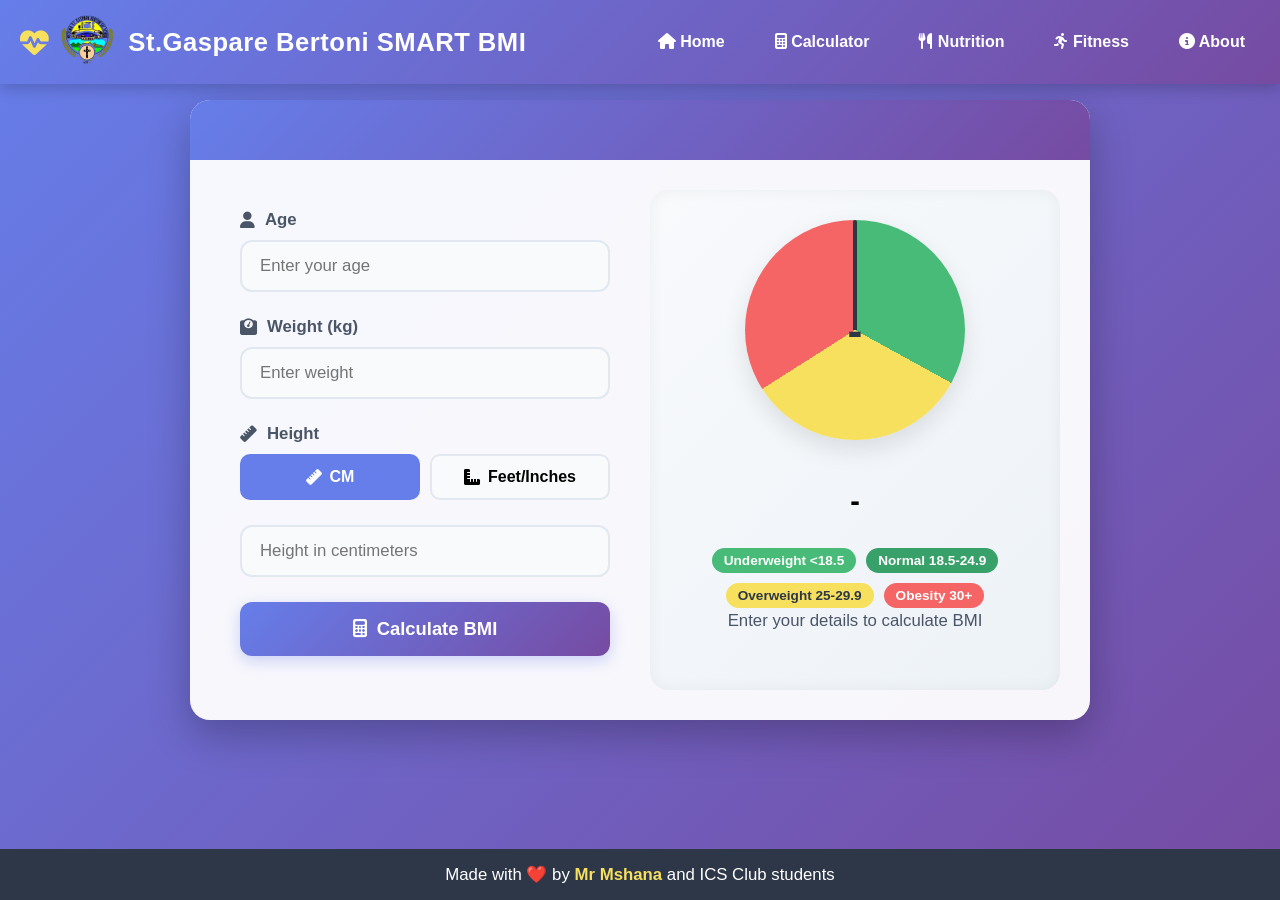
==== index.html @ 2af4cdf3 "Add files via upload" ====
<!DOCTYPE html>
<html lang="en">
<head>
    <meta charset="UTF-8">
    <meta name="viewport" content="width=device-width, initial-scale=1.0">
    <title>Msolwa SMART BMI CAL</title>
    <link rel="stylesheet" href="https://cdnjs.cloudflare.com/ajax/libs/font-awesome/6.4.0/css/all.min.css">
    <link rel="stylesheet" href="css/style.css">
    
 
</head>
<body>
    <!-- Sticky Navigation Bar -->
    <div class="sticky-nav">
        <div class="nav-logo">
            <i class="fas fa-heartbeat"></i>
            <div class="logo-container">
            <img src="logo.png" alt="NeoCalorie Logo" class="logo">
                
            <!-- Placeholder for logo (since we don't hd logo) -->
            <!-- <div class="logo-placeholder">
                2 F E Z A<br>
                <span style="font-size: 1.2rem; letter-spacing: 1px;">SCHOOLS</span>
            </div> -->
        </div>
            <h1>St.Gaspare Bertoni SMART BMI</h1>
        </div>
        <div class="nav-links">
            <a href="#"><i class="fas fa-home"></i> Home</a>
            <a href="calCalcu.html"><i class="fas fa-calculator"></i> Calculator</a>
            <a href="Nutrition.html"><i class="fas fa-utensils"></i> Nutrition</a>
            <a href="fitness.html"><i class="fas fa-running"></i> Fitness</a>
            <a href="about.html"><i class="fas fa-info-circle"></i> About</a>
        </div>
    </div>
    
    <div class="container">
        <div class="header">
            <!-- <h1>FEZA</h1>
            <h2>SMART BMI CALCULATOR</h2> -->
        </div>
        
        <div class="content">
            <div class="calculator-section">
                <div class="input-group">
                    <label for="age"><i class="fas fa-user"></i> Age</label>
                    <input type="number" id="age" placeholder="Enter your age" min="1" max="120">
                </div>

                <div class="input-group">
                    <label for="weight"><i class="fas fa-weight-scale"></i> Weight (kg)</label>
                    <input type="number" id="weight" placeholder="Enter weight" step="0.1">
                </div>

                <div class="input-group">
                    <label><i class="fas fa-ruler"></i> Height</label>
                    <div class="unit-toggle">
                        <div class="unit-btn active" onclick="toggleUnit('cm')"><i class="fas fa-ruler"></i> CM</div>
                        <div class="unit-btn" onclick="toggleUnit('ft')"><i class="fas fa-ruler-combined"></i> Feet/Inches</div>
                    </div>
                </div>

                <div class="input-group" id="cmGroup">
                    <input type="number" id="cm" placeholder="Height in centimeters" step="0.1">
                </div>

                <div class="input-group" id="ftGroup" style="display: none;">
                    <div class="height-inputs">
                        <input type="number" id="ft" placeholder="Feet" step="1">
                        <input type="number" id="in" placeholder="Inches" step="1">
                    </div>
                </div>

                <button class="calculate-btn" onclick="calculateBMI()">
                    <i class="fas fa-calculator"></i> Calculate BMI
                </button>
            </div>

            <div class="result-section">
                <div class="bmi-visual">
                    <div class="bmi-needle" id="bmiNeedle"></div>
                    <div class="bmi-text" id="bmiText">-</div>
                </div>
                <div class="bmi-category" id="category">-</div>
                
                <div class="category-tags">
                    <div class="category-tag underweight-tag">Underweight &lt;18.5</div>
                    <div class="category-tag normal-tag">Normal 18.5-24.9</div>
                    <div class="category-tag overweight-tag">Overweight 25-29.9</div>
                    <div class="category-tag obesity-tag">Obesity 30+</div>
                </div>
                
                <div class="bmi-description" id="description">Enter your details to calculate BMI</div>
                
                <div class="diet-suggestions" id="dietSuggestions" style="display: none;">
                    <h3><i class="fas fa-utensils"></i> Diet & Health Suggestions</h3>
                    <ul class="diet-list" id="dietList"></ul>
                </div>
            </div>
        </div>
    </div>
    
    <div class="footer">
        Made with ❤️ by <span>Mr Mshana</span> and ICS Club students
    </div>

    <script>
        const dietData = {
            underweight: {
                tips: [
                    { emoji: '🍳', text: 'Nutrient-dense meals every 2-3 hours' },
                    { emoji: '🥑', text: 'Add healthy fats (nuts, seeds, avocado)' },
                    { emoji: '🥛', text: 'High-protein snacks between meals' },
                    { emoji: '🏋️', text: 'Strength training 3x/week' },
                    { emoji: '🥤', text: 'Smoothies with nut butter & oats' }
                ],
                note: { emoji: '🎯', text: 'Goal: Gain 0.5-1kg/week' }
            },
            normal: {
                tips: [
                    { emoji: '🥦', text: '5+ vegetable servings daily' },
                    { emoji: '🐟', text: 'Omega-3 foods 2x/week' },
                    { emoji: '💧', text: '2L water daily' },
                    { emoji: '🚴', text: '150min exercise/week' },
                    { emoji: '🌙', text: '7-9 hours sleep/night' }
                ],
                note: { emoji: '⏳', text: 'Maintain body composition' }
            },
            overweight: {
                tips: [
                    { emoji: '🥗', text: 'High-volume, low-calorie meals' },
                    { emoji: '🍗', text: 'Lean protein with every meal' },
                    { emoji: '🚫', text: 'Limit processed foods' },
                    { emoji: '🏃', text: '30min cardio daily' },
                    { emoji: '🍎', text: 'Fiber-rich snacks' }
                ],
                note: { emoji: '🎯', text: 'Aim for 1-2kg loss/month' }
            },
            obesity: {
                tips: [
                    { emoji: '🥕', text: 'Half plate non-starchy veggies' },
                    { emoji: '🚫', text: 'No sugary drinks' },
                    { emoji: '🚶', text: '10,000 steps/day' },
                    { emoji: '⏰', text: 'Consistent meal times' },
                    { emoji: '📝', text: 'Food journaling' }
                ],
                note: { emoji: '⚠️', text: 'Consult nutrition professional' }
            }
        };

        function toggleUnit(unit) {
            document.querySelectorAll('.unit-btn').forEach(btn => btn.classList.remove('active'));
            event.target.classList.add('active');
            document.getElementById('cmGroup').style.display = unit === 'cm' ? 'block' : 'none';
            document.getElementById('ftGroup').style.display = unit === 'ft' ? 'block' : 'none';
        }

        function calculateBMI() {
            const weight = parseFloat(document.getElementById('weight').value);
            const age = parseInt(document.getElementById('age').value);
            const unit = document.querySelector('.unit-btn.active').textContent.includes('CM') ? 'cm' : 'ft';
            let height;

            if (unit === 'cm') {
                height = (parseFloat(document.getElementById('cm').value) || 0) / 100;
            } else {
                const feet = parseFloat(document.getElementById('ft').value) || 0;
                const inches = parseFloat(document.getElementById('in').value) || 0;
                height = (feet * 12 + inches) * 0.0254;
            }

            if (!weight || !height || !age || weight <= 0 || height <= 0 || age <= 0) {
                alert('Please enter valid values');
                return;
            }

            const bmi = weight / (height ** 2);
            showResults(bmi, age);
        }

        function showResults(bmi, age) {
            const needle = document.getElementById('bmiNeedle');
            const bmiText = document.getElementById('bmiText');
            const categoryEl = document.getElementById('category');
            const descEl = document.getElementById('description');
            const dietList = document.getElementById('dietList');
            const dietSection = document.getElementById('dietSuggestions');

            // Update visual
            needle.style.transform = `rotate(${Math.min(Math.max((bmi - 15) * 7.2, 0), 180)}deg)`;
            bmiText.textContent = bmi.toFixed(1);

            // Determine category
            let category, color;
            if (bmi < 18.5) {
                category = 'Underweight';
                color = '#48bb78';
            } else if (bmi < 25) {
                category = 'Normal';
                color = '#38a169';
            } else if (bmi < 30) {
                category = 'Overweight';
                color = '#f6e05e';
            } else {
                category = 'Obesity';
                color = '#f56565';
            }

            // Update displays
            categoryEl.textContent = category;
            categoryEl.style.color = color;
            needle.style.backgroundColor = color;
            dietSection.style.display = 'block';

            // Generate description
            let advice = '';
            if (age < 18) {
                advice = `Note: For ${age} years old, BMI should be compared to age-growth charts.`;
            } else if (age > 65) {
                advice = `Note: For seniors, consider muscle mass and bone density.`;
            } else {
                advice = `Healthy BMI range for adults: 18.5 - 24.9`;
            }
            descEl.textContent = advice;

            // Show diet tips with emojis
            const categoryKey = category.toLowerCase();
            dietList.innerHTML = dietData[categoryKey].tips
                .map(tip => `
                    <li>
                        <span class="emoji">${tip.emoji}</span>
                        <span>${tip.text}</span>
                    </li>
                `)
                .join('') + `
                <li style="color: ${color};">
                    <span class="emoji">${dietData[categoryKey].note.emoji}</span>
                    <span>${dietData[categoryKey].note.text}</span>
                </li>
            `;
        }
    </script>
</body>
</html>
---- css/style.css ----
* {
            margin: 0;
            padding: 0;
            box-sizing: border-box;
            font-family: 'Segoe UI', Tahoma, Geneva, Verdana, sans-serif;
        }

.logo {
            max-width: 100px;
            height: 50px;
            object-fit: contain;
        }
        
        .logo-placeholder {
            background: linear-gradient(45deg, #2a2a72, #009ffd);
            padding: 20px 40px;
            border-radius: 15px;
            text-align: center;
            font-family: 'Orbitron', sans-serif;
            font-weight: 900;
            font-size: 2.2rem;
            letter-spacing: 2px;
            color: #fff;
            box-shadow: 0 0 25px rgba(0, 200, 255, 0.4);
            position: relative;
            overflow: hidden;
            border: 2px solid rgba(0, 200, 255, 0.3);
        }
        
        .logo-placeholder::before {
            content: '';
            position: absolute;
            top: -50%;
            left: -50%;
            width: 200%;
            height: 200%;
            background: linear-gradient(45deg, transparent, rgba(255, 255, 255, 0.2), transparent);
            transform: rotate(30deg);
            animation: shine 3s infinite linear;
        }


        body {
            background: linear-gradient(135deg, #667eea 0%, #764ba2 100%);
            min-height: 100vh;
            padding: 20px;
            padding-top: 100px;
            padding-bottom: 80px;
        }

        /* Sticky Navigation Bar */
        .sticky-nav {
            position: fixed;
            top: 0;
            left: 0;
            width: 100%;
            background: linear-gradient(135deg, #667eea 0%, #764ba2 100%);
            color: white;
            padding: 15px 20px;
            display: flex;
            justify-content: space-between;
            align-items: center;
            z-index: 1000;
            box-shadow: 0 4px 15px rgba(0, 0, 0, 0.2);
        }

        .nav-logo {
            display: flex;
            align-items: center;
            gap: 12px;
        }

        .nav-logo i {
            font-size: 1.8rem;
            color: #f6e05e;
        }

        .nav-logo h1 {
            font-size: 1.6rem;
            font-weight: 800;
            letter-spacing: 0.5px;
        }

        .nav-links {
            display: flex;
            gap: 20px;
        }

        .nav-links a {
            color: white;
            text-decoration: none;
            font-weight: 600;
            padding: 8px 15px;
            border-radius: 30px;
            transition: all 0.3s ease;
        }

        .nav-links a:hover {
            background: rgba(255, 255, 255, 0.2);
        }

        .container {
            background: rgba(255, 255, 255, 0.95);
            border-radius: 20px;
            box-shadow: 0 15px 40px rgba(0, 0, 0, 0.25);
            width: 100%;
            max-width: 900px;
            overflow: hidden;
            margin: 0 auto;
        }

        .header {
            background: linear-gradient(135deg, #667eea 0%, #764ba2 100%);
            color: white;
            text-align: center;
            padding: 30px 20px;
            position: relative;
        }

        .header h1 {
            font-size: 2.8rem;
            font-weight: 800;
            margin-bottom: 5px;
            letter-spacing: 1px;
            text-shadow: 0 2px 4px rgba(0, 0, 0, 0.2);
        }

        .header h2 {
            font-size: 1.4rem;
            font-weight: 500;
            opacity: 0.9;
        }

        .content {
            display: grid;
            grid-template-columns: 1fr 1fr;
            gap: 20px;
            padding: 30px;
        }

        .calculator-section {
            padding: 20px;
        }

        .input-group {
            margin-bottom: 25px;
            position: relative;
        }

        .input-group label {
            display: block;
            margin-bottom: 10px;
            color: #4a5568;
            font-weight: 600;
            font-size: 1.05rem;
            display: flex;
            align-items: center;
            gap: 10px;
        }

        .input-group input, .input-group select {
            width: 100%;
            padding: 14px 18px;
            border: 2px solid #e2e8f0;
            border-radius: 12px;
            font-size: 1.05rem;
            transition: all 0.3s ease;
            background: #f8fafc;
        }

        input:focus, select:focus {
            outline: none;
            border-color: #667eea;
            box-shadow: 0 0 0 3px rgba(102, 126, 234, 0.2);
        }

        .unit-toggle {
            display: flex;
            gap: 10px;
            margin-top: 8px;
        }

        .unit-btn {
            flex: 1;
            padding: 12px;
            border: 2px solid #e2e8f0;
            border-radius: 10px;
            cursor: pointer;
            transition: all 0.3s ease;
            text-align: center;
            font-weight: 600;
            background: #f8fafc;
            display: flex;
            align-items: center;
            justify-content: center;
            gap: 8px;
        }

        .unit-btn.active {
            background: #667eea;
            color: white;
            border-color: #667eea;
        }

        .height-inputs {
            display: flex;
            gap: 15px;
        }

        .height-inputs input {
            flex: 1;
        }

        button.calculate-btn {
            background: linear-gradient(135deg, #667eea 0%, #764ba2 100%);
            color: white;
            border: none;
            padding: 16px;
            border-radius: 12px;
            font-size: 1.15rem;
            cursor: pointer;
            transition: all 0.3s ease;
            width: 100%;
            font-weight: 700;
            margin-top: 10px;
            box-shadow: 0 5px 15px rgba(102, 126, 234, 0.3);
            display: flex;
            align-items: center;
            justify-content: center;
            gap: 10px;
        }

        button.calculate-btn:hover {
            transform: translateY(-3px);
            box-shadow: 0 8px 20px rgba(102, 126, 234, 0.4);
        }

        .result-section {
            background: linear-gradient(135deg, #f8fafc 0%, #edf2f7 100%);
            border-radius: 18px;
            padding: 30px;
            display: flex;
            flex-direction: column;
            justify-content: center;
            align-items: center;
            box-shadow: inset 0 0 15px rgba(0, 0, 0, 0.05);
        }

        .bmi-visual {
            width: 220px;
            height: 220px;
            border-radius: 50%;
            background: conic-gradient(
                #48bb78 0% 33%,
                #f6e05e 33% 66%,
                #f56565 66% 100%
            );
            margin-bottom: 30px;
            position: relative;
            display: flex;
            align-items: center;
            justify-content: center;
            box-shadow: 0 10px 25px rgba(0, 0, 0, 0.1);
        }

        .bmi-needle {
            position: absolute;
            width: 4px;
            height: 50%;
            background: #2d3748;
            bottom: 50%;
            transform-origin: bottom;
            transition: transform 0.8s cubic-bezier(0.34, 1.56, 0.64, 1);
            border-top-left-radius: 3px;
            border-top-right-radius: 3px;
        }

        .bmi-text {
            position: absolute;
            font-size: 2.8rem;
            font-weight: 800;
            color: #2d3748;
        }

        .bmi-category {
            font-size: 1.8rem;
            font-weight: 700;
            margin: 15px 0;
            text-align: center;
        }

        .bmi-description {
            color: #4a5568;
            text-align: center;
            margin-bottom: 25px;
            font-size: 1.05rem;
            line-height: 1.6;
        }

        .diet-suggestions {
            width: 100%;
            padding: 20px;
            background: white;
            border-radius: 15px;
            box-shadow: 0 5px 15px rgba(0, 0, 0, 0.05);
        }

        .diet-suggestions h3 {
            color: #667eea;
            margin-bottom: 15px;
            font-size: 1.4rem;
            display: flex;
            align-items: center;
            gap: 10px;
        }

        .diet-list {
            list-style: none;
            padding: 0;
            margin: 0;
        }

        .diet-list li {
            padding: 12px 0;
            border-bottom: 1px solid #e2e8f0;
            display: flex;
            align-items: center;
            gap: 12px;
            font-size: 1.05rem;
        }

        .diet-list li:last-child {
            border-bottom: none;
            font-weight: 700;
            margin-top: 10px;
            padding-top: 15px;
        }

        .diet-list li .emoji {
            font-size: 1.3rem;
            min-width: 30px;
            text-align: center;
        }

        .footer {
            position: fixed;
            bottom: 0;
            left: 0;
            width: 100%;
            background: #2d3748;
            color: white;
            text-align: center;
            padding: 15px;
            font-size: 1.05rem;
            z-index: 1000;
        }

        .footer span {
            color: #f6e05e;
            font-weight: 600;
        }

        .category-tags {
            display: flex;
            justify-content: center;
            gap: 10px;
            margin-top: 15px;
            flex-wrap: wrap;
        }

        .category-tag {
            padding: 5px 12px;
            border-radius: 20px;
            font-size: 0.85rem;
            font-weight: 600;
        }

        .underweight-tag { background: #48bb78; color: white; }
        .normal-tag { background: #38a169; color: white; }
        .overweight-tag { background: #f6e05e; color: #2d3748; }
        .obesity-tag { background: #f56565; color: white; }

        @media (max-width: 768px) {
            .content {
                grid-template-columns: 1fr;
            }
            
            .header h1 {
                font-size: 2.2rem;
            }
            
            .header h2 {
                font-size: 1.2rem;
            }
            
            .bmi-visual {
                width: 200px;
                height: 200px;
            }
            
            .sticky-nav {
                flex-direction: column;
                padding: 10px;
            }
            
            .nav-links {
                margin-top: 10px;
                flex-wrap: wrap;
                justify-content: center;
            }
        }

        @media (max-width: 480px) {
            .header {
                padding: 20px 15px;
            }
            
            .header h1 {
                font-size: 1.8rem;
            }
            
            .header h2 {
                font-size: 1.1rem;
            }
            
            .content {
                padding: 20px 15px;
            }
            
            .bmi-visual {
                width: 180px;
                height: 180px;
            }
            
            .bmi-text {
                font-size: 2.2rem;
            }
            
            .bmi-category {
                font-size: 1.5rem;
            }
            
            body {
                padding-top: 140px;
            }
        }
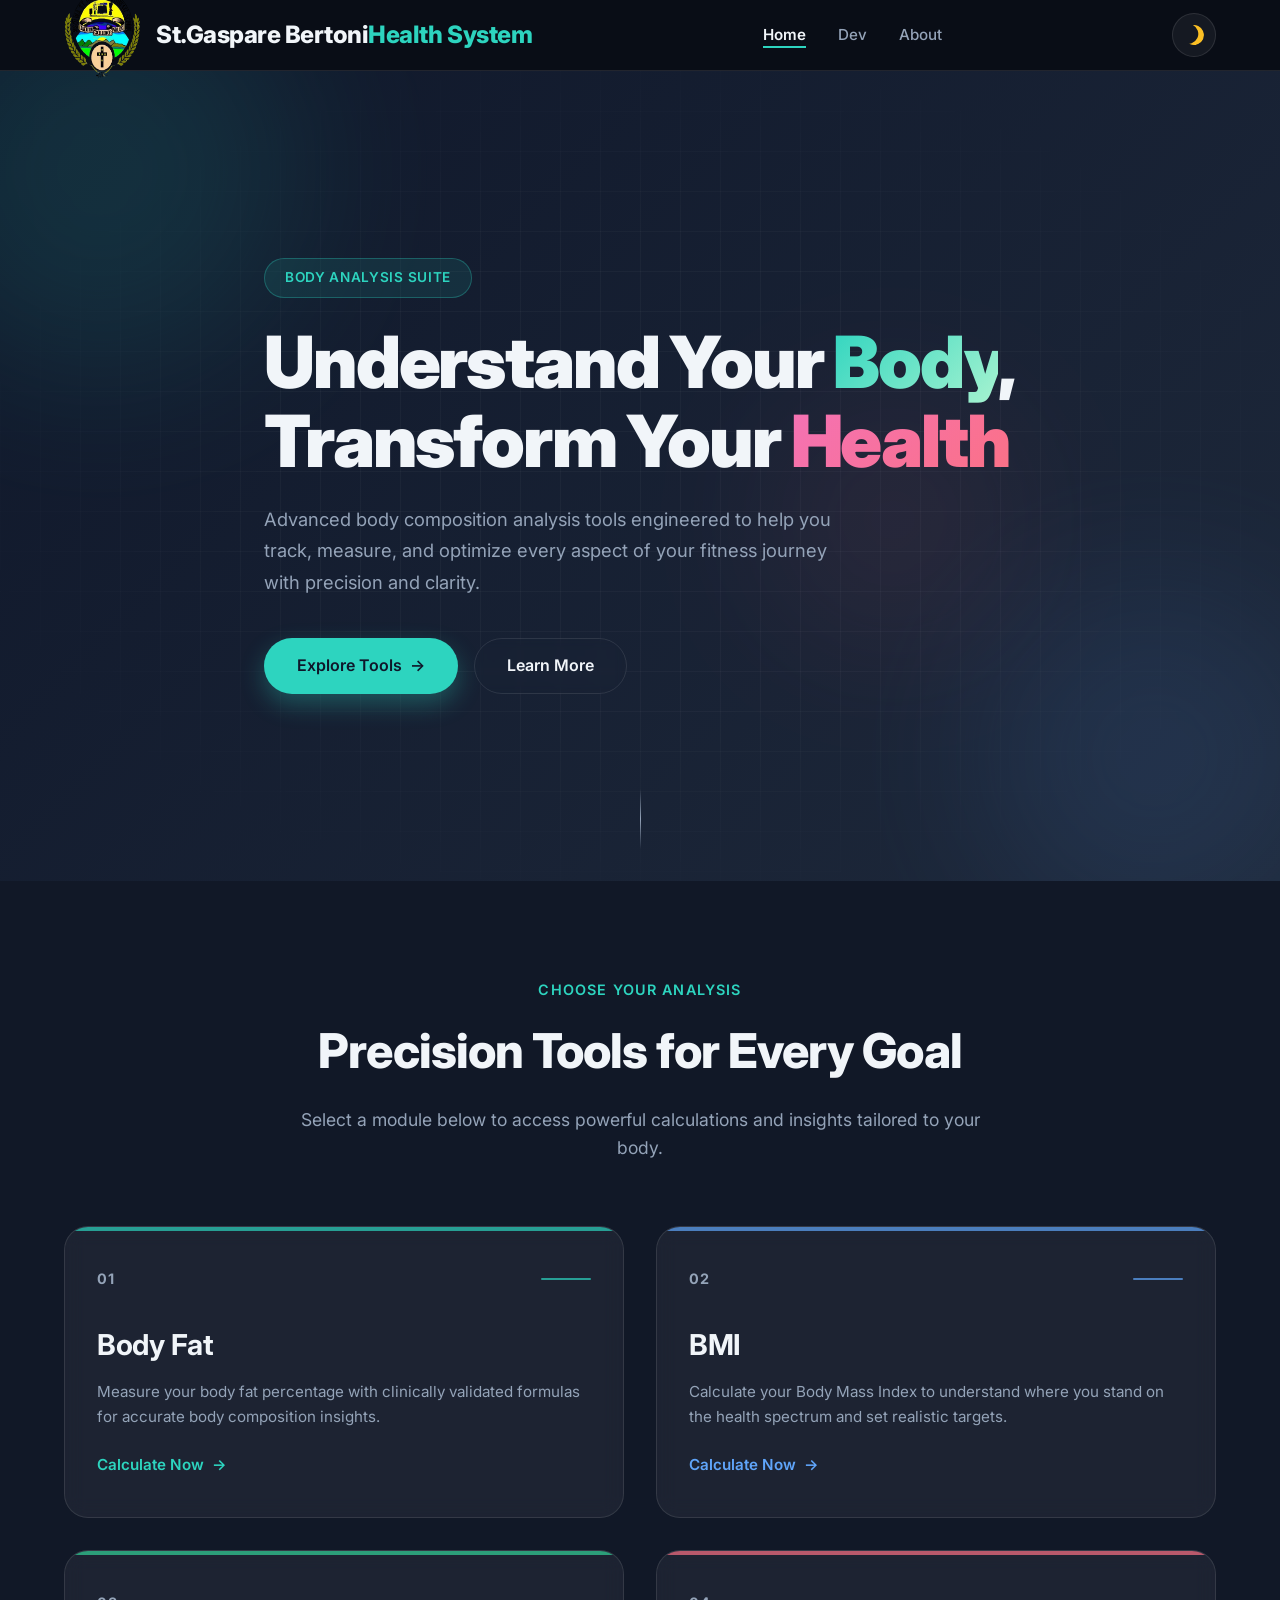
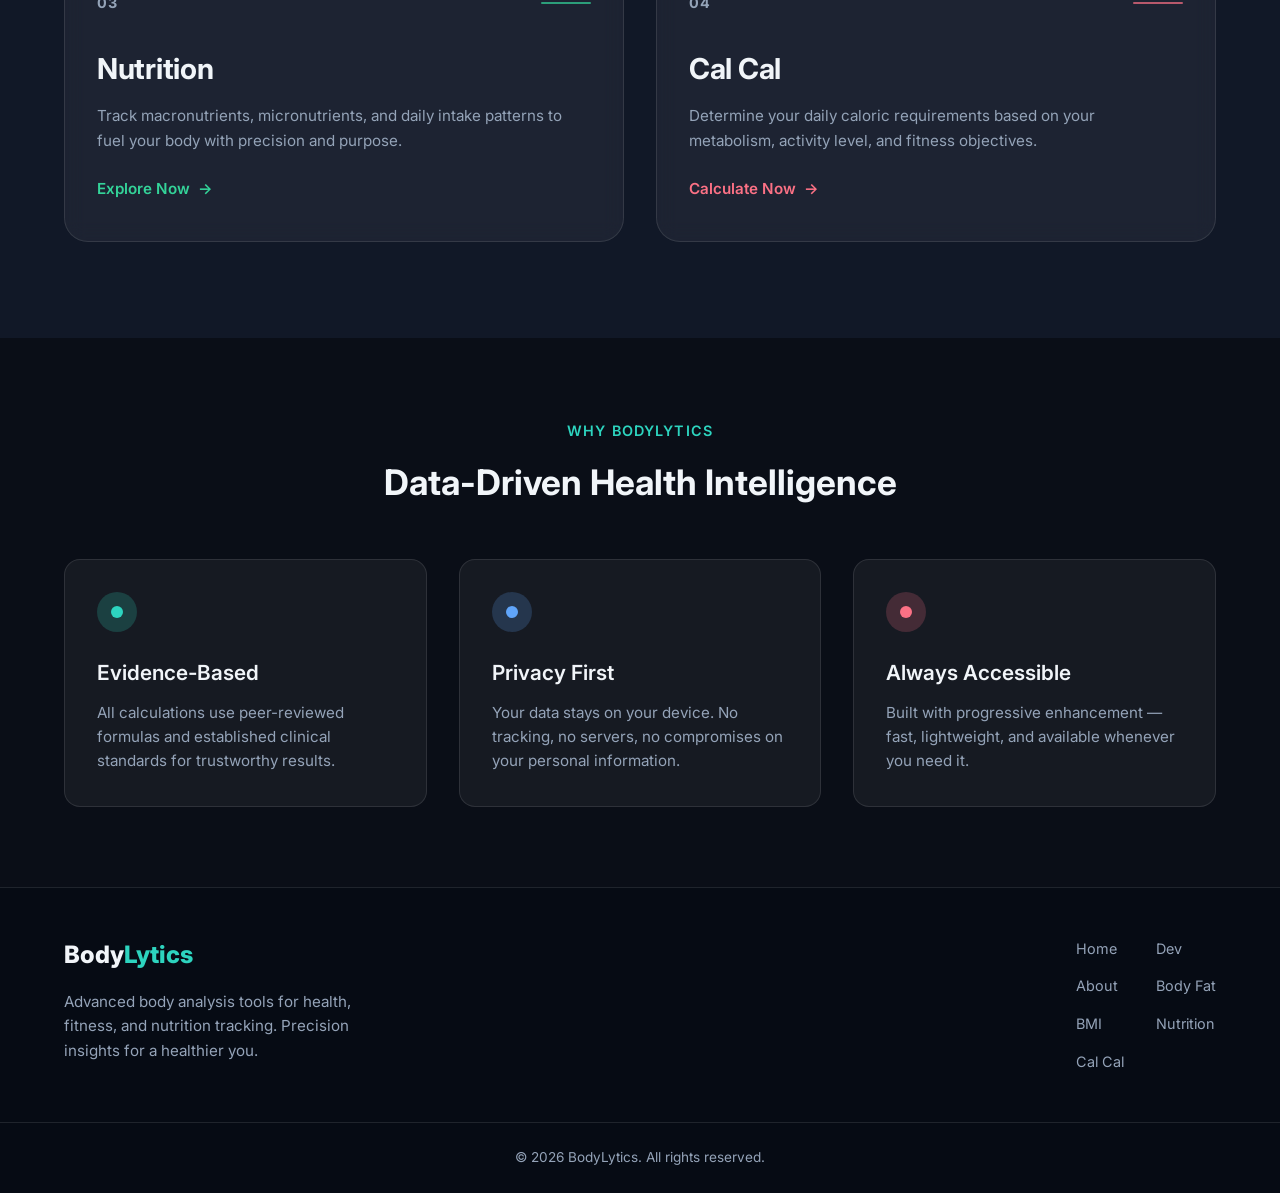
==== commit 1a56ba6a: "Add files via upload" ====
--- a/index.html
+++ b/index.html
@@ -1,244 +1,194 @@
 <!DOCTYPE html>
-<html lang="en">
+<html lang="en" data-theme="dark">
 <head>
     <meta charset="UTF-8">
     <meta name="viewport" content="width=device-width, initial-scale=1.0">
-    <title>Msolwa SMART BMI CAL</title>
-    <link rel="stylesheet" href="https://cdnjs.cloudflare.com/ajax/libs/font-awesome/6.4.0/css/all.min.css">
-    <link rel="stylesheet" href="css/style.css">
-    
- 
+    <title>BodyLytics — Understand Your Body, Transform Your Health</title>
+    <meta name="description" content="Advanced body analysis tools for health, fitness, and nutrition tracking.">
+    <!-- <link rel="stylesheet" href="css/style.css"> -->
+    <link rel="preconnect" href="https://fonts.googleapis.com">
+    <link rel="preconnect" href="https://fonts.gstatic.com" crossorigin>
+    <link href="https://fonts.googleapis.com/css2?family=Inter:wght@300;400;500;600;700;800;900&display=swap" rel="stylesheet">
+    <link rel="stylesheet" href="css/styleland.css">
+
 </head>
 <body>
-    <!-- Sticky Navigation Bar -->
-    <div class="sticky-nav">
-        <div class="nav-logo">
-            <i class="fas fa-heartbeat"></i>
-            <div class="logo-container">
-            <img src="logo.png" alt="NeoCalorie Logo" class="logo">
+    <a class="skip-link" href="#main-content">Skip to main content</a>
+
+    <header class="header" id="header" role="banner">
+        <div class="header__inner container">
+            <a href="index.html" class="header__logo" aria-label="BodyLytics home">
+                <span ><img src="logo.png" width="80px" height="90"></span>
+                <span class="header__logo-text">St.Gaspare Bertoni<span class="header__logo-accent">Health System</span></span>
                 
-            <!-- Placeholder for logo (since we don't hd logo) -->
-            <!-- <div class="logo-placeholder">
-                2 F E Z A<br>
-                <span style="font-size: 1.2rem; letter-spacing: 1px;">SCHOOLS</span>
-            </div> -->
+            </a>
+
+            <nav class="header__nav" id="primary-nav" role="navigation" aria-label="Primary navigation">
+                <ul class="header__nav-list">
+                    <li><a href="index.html" class="header__nav-link header__nav-link--active" aria-current="page">Home</a></li>
+                    <li><a href="dev.html" class="header__nav-link">Dev</a></li>
+                    <li><a href="about.html" class="header__nav-link">About</a></li>
+                </ul>
+            </nav>
+
+            <div class="header__actions">
+                <button class="theme-toggle" id="theme-toggle" aria-label="Switch to light theme" aria-pressed="false">
+                    <span class="theme-toggle__icon" aria-hidden="true"></span>
+                </button>
+                <button class="header__hamburger" id="hamburger-btn" aria-expanded="false" aria-controls="primary-nav" aria-label="Toggle navigation menu">
+                    <span class="header__hamburger-bar" aria-hidden="true"></span>
+                    <span class="header__hamburger-bar" aria-hidden="true"></span>
+                    <span class="header__hamburger-bar" aria-hidden="true"></span>
+                </button>
+            </div>
         </div>
-            <h1>St.Gaspare Bertoni SMART BMI</h1>
-        </div>
-        <div class="nav-links">
-            <a href="#"><i class="fas fa-home"></i> Home</a>
-            <a href="calCalcu.html"><i class="fas fa-calculator"></i> Calculator</a>
-            <a href="Nutrition.html"><i class="fas fa-utensils"></i> Nutrition</a>
-            <a href="fitness.html"><i class="fas fa-running"></i> Fitness</a>
-            <a href="about.html"><i class="fas fa-info-circle"></i> About</a>
-        </div>
-    </div>
-    
-    <div class="container">
-        <div class="header">
-            <!-- <h1>FEZA</h1>
-            <h2>SMART BMI CALCULATOR</h2> -->
-        </div>
-        
-        <div class="content">
-            <div class="calculator-section">
-                <div class="input-group">
-                    <label for="age"><i class="fas fa-user"></i> Age</label>
-                    <input type="number" id="age" placeholder="Enter your age" min="1" max="120">
+    </header>
+
+    <main id="main-content" role="main">
+        <section class="hero" aria-labelledby="hero-heading">
+            <div class="hero__bg" aria-hidden="true">
+                <div class="hero__orb hero__orb--1"></div>
+                <div class="hero__orb hero__orb--2"></div>
+                <div class="hero__orb hero__orb--3"></div>
+                <div class="hero__grid-pattern"></div>
+            </div>
+            <div class="hero__content container">
+                <span class="hero__badge" data-animate>Body Analysis Suite</span>
+                <h1 class="hero__title" id="hero-heading" data-animate>
+                    Understand Your <span class="hero__title-gradient">Body</span>,<br>
+                    Transform Your <span class="hero__title-gradient hero__title-gradient--alt">Health</span>
+                </h1>
+                <p class="hero__subtitle" data-animate>
+                    Advanced body composition analysis tools engineered to help you track, measure,
+                    and optimize every aspect of your fitness journey with precision and clarity.
+                </p>
+                <div class="hero__cta" data-animate>
+                    <a href="#tools" class="hero__cta-btn hero__cta-btn--primary">
+                        Explore Tools
+                        <span class="hero__cta-arrow" aria-hidden="true">→</span>
+                    </a>
+                    <a href="about.html" class="hero__cta-btn hero__cta-btn--ghost">Learn More</a>
+                </div>
+            </div>
+            <div class="hero__scroll-indicator" aria-hidden="true" data-animate>
+                <span class="hero__scroll-line"></span>
+            </div>
+        </section>
+
+        <section class="tools" id="tools" aria-labelledby="tools-heading">
+            <div class="container">
+                <div class="tools__header" data-animate>
+                    <span class="tools__eyebrow">Choose Your Analysis</span>
+                    <h2 class="tools__title" id="tools-heading">Precision Tools for Every Goal</h2>
+                    <p class="tools__subtitle">Select a module below to access powerful calculations and insights tailored to your body.</p>
                 </div>
 
-                <div class="input-group">
-                    <label for="weight"><i class="fas fa-weight-scale"></i> Weight (kg)</label>
-                    <input type="number" id="weight" placeholder="Enter weight" step="0.1">
+                <div class="tools__grid">
+                    <a href="fat.html" class="tool-card tool-card--teal" data-animate data-tool="body-fat" aria-label="Body Fat Calculator — Measure your body fat percentage">
+                        <div class="tool-card__inner">
+                            <div class="tool-card__top">
+                                <span class="tool-card__number">01</span>
+                                <span class="tool-card__accent-line" aria-hidden="true"></span>
+                            </div>
+                            <h3 class="tool-card__title">Body Fat</h3>
+                            <p class="tool-card__description">Measure your body fat percentage with clinically validated formulas for accurate body composition insights.</p>
+                            <span class="tool-card__cta">Calculate Now <span class="tool-card__cta-arrow" aria-hidden="true">→</span></span>
+                        </div>
+                    </a>
+
+                    <a href="bmi.html" class="tool-card tool-card--blue" data-animate data-tool="bmi" aria-label="BMI Calculator — Calculate your Body Mass Index">
+                        <div class="tool-card__inner">
+                            <div class="tool-card__top">
+                                <span class="tool-card__number">02</span>
+                                <span class="tool-card__accent-line" aria-hidden="true"></span>
+                            </div>
+                            <h3 class="tool-card__title">BMI</h3>
+                            <p class="tool-card__description">Calculate your Body Mass Index to understand where you stand on the health spectrum and set realistic targets.</p>
+                            <span class="tool-card__cta">Calculate Now <span class="tool-card__cta-arrow" aria-hidden="true">→</span></span>
+                        </div>
+                    </a>
+
+                    <a href="nutrition.html" class="tool-card tool-card--green" data-animate data-tool="nutrition" aria-label="Nutrition Tracker — Track your daily nutrition intake">
+                        <div class="tool-card__inner">
+                            <div class="tool-card__top">
+                                <span class="tool-card__number">03</span>
+                                <span class="tool-card__accent-line" aria-hidden="true"></span>
+                            </div>
+                            <h3 class="tool-card__title">Nutrition</h3>
+                            <p class="tool-card__description">Track macronutrients, micronutrients, and daily intake patterns to fuel your body with precision and purpose.</p>
+                            <span class="tool-card__cta">Explore Now <span class="tool-card__cta-arrow" aria-hidden="true">→</span></span>
+                        </div>
+                    </a>
+
+                    <a href="calCalcu.html" class="tool-card tool-card--coral" data-animate data-tool="cal-cal" aria-label="Calorie Calculator — Calculate your daily calorie needs">
+                        <div class="tool-card__inner">
+                            <div class="tool-card__top">
+                                <span class="tool-card__number">04</span>
+                                <span class="tool-card__accent-line" aria-hidden="true"></span>
+                            </div>
+                            <h3 class="tool-card__title">Cal Cal</h3>
+                            <p class="tool-card__description">Determine your daily caloric requirements based on your metabolism, activity level, and fitness objectives.</p>
+                            <span class="tool-card__cta">Calculate Now <span class="tool-card__cta-arrow" aria-hidden="true">→</span></span>
+                        </div>
+                    </a>
                 </div>
+            </div>
+        </section>
 
-                <div class="input-group">
-                    <label><i class="fas fa-ruler"></i> Height</label>
-                    <div class="unit-toggle">
-                        <div class="unit-btn active" onclick="toggleUnit('cm')"><i class="fas fa-ruler"></i> CM</div>
-                        <div class="unit-btn" onclick="toggleUnit('ft')"><i class="fas fa-ruler-combined"></i> Feet/Inches</div>
+        <section class="features" aria-labelledby="features-heading">
+            <div class="container">
+                <div class="features__header" data-animate>
+                    <span class="features__eyebrow">Why BodyLytics</span>
+                    <h2 class="features__title" id="features-heading">Data-Driven Health Intelligence</h2>
+                </div>
+                <div class="features__grid">
+                    <div class="feature" data-animate>
+                        <div class="feature__icon" aria-hidden="true"></div>
+                        <h3 class="feature__title">Evidence-Based</h3>
+                        <p class="feature__text">All calculations use peer-reviewed formulas and established clinical standards for trustworthy results.</p>
+                    </div>
+                    <div class="feature" data-animate>
+                        <div class="feature__icon feature__icon--alt" aria-hidden="true"></div>
+                        <h3 class="feature__title">Privacy First</h3>
+                        <p class="feature__text">Your data stays on your device. No tracking, no servers, no compromises on your personal information.</p>
+                    </div>
+                    <div class="feature" data-animate>
+                        <div class="feature__icon feature__icon--accent" aria-hidden="true"></div>
+                        <h3 class="feature__title">Always Accessible</h3>
+                        <p class="feature__text">Built with progressive enhancement — fast, lightweight, and available whenever you need it.</p>
                     </div>
                 </div>
+            </div>
+        </section>
+    </main>
 
-                <div class="input-group" id="cmGroup">
-                    <input type="number" id="cm" placeholder="Height in centimeters" step="0.1">
-                </div>
-
-                <div class="input-group" id="ftGroup" style="display: none;">
-                    <div class="height-inputs">
-                        <input type="number" id="ft" placeholder="Feet" step="1">
-                        <input type="number" id="in" placeholder="Inches" step="1">
-                    </div>
-                </div>
-
-                <button class="calculate-btn" onclick="calculateBMI()">
-                    <i class="fas fa-calculator"></i> Calculate BMI
-                </button>
+    <footer class="footer" role="contentinfo">
+        <div class="container footer__inner">
+            <div class="footer__brand">
+                <a href="index.html" class="footer__logo" aria-label="BodyLytics home">
+                    <span class="footer__logo-text">Body<span class="footer__logo-accent">Lytics</span></span>
+                </a>
+                <p class="footer__description">Advanced body analysis tools for health, fitness, and nutrition tracking. Precision insights for a healthier you.</p>
             </div>
-
-            <div class="result-section">
-                <div class="bmi-visual">
-                    <div class="bmi-needle" id="bmiNeedle"></div>
-                    <div class="bmi-text" id="bmiText">-</div>
-                </div>
-                <div class="bmi-category" id="category">-</div>
-                
-                <div class="category-tags">
-                    <div class="category-tag underweight-tag">Underweight &lt;18.5</div>
-                    <div class="category-tag normal-tag">Normal 18.5-24.9</div>
-                    <div class="category-tag overweight-tag">Overweight 25-29.9</div>
-                    <div class="category-tag obesity-tag">Obesity 30+</div>
-                </div>
-                
-                <div class="bmi-description" id="description">Enter your details to calculate BMI</div>
-                
-                <div class="diet-suggestions" id="dietSuggestions" style="display: none;">
-                    <h3><i class="fas fa-utensils"></i> Diet & Health Suggestions</h3>
-                    <ul class="diet-list" id="dietList"></ul>
-                </div>
+            <nav class="footer__nav" aria-label="Footer navigation">
+                <ul class="footer__nav-list">
+                    <li><a href="index.html" class="footer__nav-link">Home</a></li>
+                    <li><a href="dev.html" class="footer__nav-link">Dev</a></li>
+                    <li><a href="about.html" class="footer__nav-link">About</a></li>
+                    <li><a href="body-fat.html" class="footer__nav-link">Body Fat</a></li>
+                    <li><a href="bmi.html" class="footer__nav-link">BMI</a></li>
+                    <li><a href="nutrition.html" class="footer__nav-link">Nutrition</a></li>
+                    <li><a href="cal-cal.html" class="footer__nav-link">Cal Cal</a></li>
+                </ul>
+            </nav>
+        </div>
+        <div class="footer__bottom">
+            <div class="container">
+                <p class="footer__copyright">&copy; 2025 BodyLytics. All rights reserved.</p>
             </div>
         </div>
-    </div>
-    
-    <div class="footer">
-        Made with ❤️ by <span>Mr Mshana</span> and ICS Club students
-    </div>
+    </footer>
 
-    <script>
-        const dietData = {
-            underweight: {
-                tips: [
-                    { emoji: '🍳', text: 'Nutrient-dense meals every 2-3 hours' },
-                    { emoji: '🥑', text: 'Add healthy fats (nuts, seeds, avocado)' },
-                    { emoji: '🥛', text: 'High-protein snacks between meals' },
-                    { emoji: '🏋️', text: 'Strength training 3x/week' },
-                    { emoji: '🥤', text: 'Smoothies with nut butter & oats' }
-                ],
-                note: { emoji: '🎯', text: 'Goal: Gain 0.5-1kg/week' }
-            },
-            normal: {
-                tips: [
-                    { emoji: '🥦', text: '5+ vegetable servings daily' },
-                    { emoji: '🐟', text: 'Omega-3 foods 2x/week' },
-                    { emoji: '💧', text: '2L water daily' },
-                    { emoji: '🚴', text: '150min exercise/week' },
-                    { emoji: '🌙', text: '7-9 hours sleep/night' }
-                ],
-                note: { emoji: '⏳', text: 'Maintain body composition' }
-            },
-            overweight: {
-                tips: [
-                    { emoji: '🥗', text: 'High-volume, low-calorie meals' },
-                    { emoji: '🍗', text: 'Lean protein with every meal' },
-                    { emoji: '🚫', text: 'Limit processed foods' },
-                    { emoji: '🏃', text: '30min cardio daily' },
-                    { emoji: '🍎', text: 'Fiber-rich snacks' }
-                ],
-                note: { emoji: '🎯', text: 'Aim for 1-2kg loss/month' }
-            },
-            obesity: {
-                tips: [
-                    { emoji: '🥕', text: 'Half plate non-starchy veggies' },
-                    { emoji: '🚫', text: 'No sugary drinks' },
-                    { emoji: '🚶', text: '10,000 steps/day' },
-                    { emoji: '⏰', text: 'Consistent meal times' },
-                    { emoji: '📝', text: 'Food journaling' }
-                ],
-                note: { emoji: '⚠️', text: 'Consult nutrition professional' }
-            }
-        };
-
-        function toggleUnit(unit) {
-            document.querySelectorAll('.unit-btn').forEach(btn => btn.classList.remove('active'));
-            event.target.classList.add('active');
-            document.getElementById('cmGroup').style.display = unit === 'cm' ? 'block' : 'none';
-            document.getElementById('ftGroup').style.display = unit === 'ft' ? 'block' : 'none';
-        }
-
-        function calculateBMI() {
-            const weight = parseFloat(document.getElementById('weight').value);
-            const age = parseInt(document.getElementById('age').value);
-            const unit = document.querySelector('.unit-btn.active').textContent.includes('CM') ? 'cm' : 'ft';
-            let height;
-
-            if (unit === 'cm') {
-                height = (parseFloat(document.getElementById('cm').value) || 0) / 100;
-            } else {
-                const feet = parseFloat(document.getElementById('ft').value) || 0;
-                const inches = parseFloat(document.getElementById('in').value) || 0;
-                height = (feet * 12 + inches) * 0.0254;
-            }
-
-            if (!weight || !height || !age || weight <= 0 || height <= 0 || age <= 0) {
-                alert('Please enter valid values');
-                return;
-            }
-
-            const bmi = weight / (height ** 2);
-            showResults(bmi, age);
-        }
-
-        function showResults(bmi, age) {
-            const needle = document.getElementById('bmiNeedle');
-            const bmiText = document.getElementById('bmiText');
-            const categoryEl = document.getElementById('category');
-            const descEl = document.getElementById('description');
-            const dietList = document.getElementById('dietList');
-            const dietSection = document.getElementById('dietSuggestions');
-
-            // Update visual
-            needle.style.transform = `rotate(${Math.min(Math.max((bmi - 15) * 7.2, 0), 180)}deg)`;
-            bmiText.textContent = bmi.toFixed(1);
-
-            // Determine category
-            let category, color;
-            if (bmi < 18.5) {
-                category = 'Underweight';
-                color = '#48bb78';
-            } else if (bmi < 25) {
-                category = 'Normal';
-                color = '#38a169';
-            } else if (bmi < 30) {
-                category = 'Overweight';
-                color = '#f6e05e';
-            } else {
-                category = 'Obesity';
-                color = '#f56565';
-            }
-
-            // Update displays
-            categoryEl.textContent = category;
-            categoryEl.style.color = color;
-            needle.style.backgroundColor = color;
-            dietSection.style.display = 'block';
-
-            // Generate description
-            let advice = '';
-            if (age < 18) {
-                advice = `Note: For ${age} years old, BMI should be compared to age-growth charts.`;
-            } else if (age > 65) {
-                advice = `Note: For seniors, consider muscle mass and bone density.`;
-            } else {
-                advice = `Healthy BMI range for adults: 18.5 - 24.9`;
-            }
-            descEl.textContent = advice;
-
-            // Show diet tips with emojis
-            const categoryKey = category.toLowerCase();
-            dietList.innerHTML = dietData[categoryKey].tips
-                .map(tip => `
-                    <li>
-                        <span class="emoji">${tip.emoji}</span>
-                        <span>${tip.text}</span>
-                    </li>
-                `)
-                .join('') + `
-                <li style="color: ${color};">
-                    <span class="emoji">${dietData[categoryKey].note.emoji}</span>
-                    <span>${dietData[categoryKey].note.text}</span>
-                </li>
-            `;
-        }
-    </script>
+    <script src="scriptland.js"></script>
 </body>
-</html>+</html>     
--- a/css/styleland.css
+++ b/css/styleland.css
@@ -0,0 +1,847 @@
+/* ========== CSS Variables ========== */
+:root {
+    /* Dark theme (default) */
+    --color-bg: #0a0e17;
+    --color-bg-alt: #111827;
+    --color-surface: rgba(255, 255, 255, 0.05);
+    --color-surface-hover: rgba(255, 255, 255, 0.08);
+    --color-border: rgba(255, 255, 255, 0.1);
+    --color-text: #f1f5f9;
+    --color-text-muted: #94a3b8;
+    --color-text-light: #cbd5e1;
+    --color-header-bg: rgba(10, 14, 23, 0.75);
+    --color-footer-bg: #060b14;
+    --shadow-sm: 0 4px 6px rgba(0, 0, 0, 0.3);
+    --shadow-md: 0 10px 20px rgba(0, 0, 0, 0.25);
+    --shadow-lg: 0 20px 40px rgba(0, 0, 0, 0.4);
+    --gradient-hero: linear-gradient(135deg, #0f172a 0%, #1e293b 100%);
+
+    --color-accent-teal: #2dd4bf;
+    --color-accent-blue: #60a5fa;
+    --color-accent-green: #34d399;
+    --color-accent-coral: #fb7185;
+    --color-accent-primary: #2dd4bf;
+    --color-accent-secondary: #f472b6;
+}
+
+:root[data-theme="light"] {
+    --color-bg: #f8fafc;
+    --color-bg-alt: #eef2f6;
+    --color-surface: rgba(0, 0, 0, 0.03);
+    --color-surface-hover: rgba(0, 0, 0, 0.06);
+    --color-border: rgba(0, 0, 0, 0.1);
+    --color-text: #0f172a;
+    --color-text-muted: #475569;
+    --color-text-light: #334155;
+    --color-header-bg: rgba(248, 250, 252, 0.85);
+    --color-footer-bg: #e2e8f0;
+    --shadow-sm: 0 4px 6px rgba(0, 0, 0, 0.08);
+    --shadow-md: 0 10px 20px rgba(0, 0, 0, 0.12);
+    --shadow-lg: 0 20px 40px rgba(0, 0, 0, 0.18);
+    --gradient-hero: linear-gradient(135deg, #e0f2fe 0%, #f0f9ff 100%);
+}
+
+/* ========== Reset & Base ========== */
+*,
+*::before,
+*::after {
+    margin: 0;
+    padding: 0;
+    box-sizing: border-box;
+}
+
+html {
+    scroll-behavior: smooth;
+}
+
+body {
+    font-family: 'Inter', system-ui, -apple-system, sans-serif;
+    background-color: var(--color-bg);
+    color: var(--color-text);
+    line-height: 1.6;
+    -webkit-font-smoothing: antialiased;
+    -moz-osx-font-smoothing: grayscale;
+    overflow-x: hidden;
+    transition: background-color 0.3s ease, color 0.3s ease;
+}
+
+a { color: inherit; text-decoration: none; }
+ul { list-style: none; }
+img { max-width: 100%; display: block; }
+button { background: none; border: none; cursor: pointer; font-family: inherit; }
+
+.container {
+    width: 100%;
+    max-width: 1200px;
+    margin: 0 auto;
+    padding: 0 1.5rem;
+}
+
+.skip-link {
+    position: absolute;
+    top: -100%;
+    left: 1rem;
+    padding: 0.75rem 1.5rem;
+    background: var(--color-accent-primary);
+    color: #0f172a;
+    border-radius: 8px;
+    z-index: 9999;
+    font-weight: 600;
+    transition: top 0.2s;
+}
+.skip-link:focus { top: 1rem; }
+
+/* ========== Header ========== */
+.header {
+    position: sticky;
+    top: 0;
+    z-index: 1000;
+    backdrop-filter: blur(12px);
+    -webkit-backdrop-filter: blur(12px);
+    background: var(--color-header-bg);
+    border-bottom: 1px solid var(--color-border);
+    transition: background 0.3s, border-color 0.3s;
+}
+
+.header__inner {
+    display: flex;
+    align-items: center;
+    justify-content: space-between;
+    height: 70px;
+    gap: 1rem;
+    position: relative; /* for absolute positioning of mobile nav */
+}
+
+.header__logo {
+    display: flex;
+    align-items: center;
+    gap: 0.75rem;
+    font-weight: 800;
+    font-size: 1.5rem;
+    letter-spacing: -0.02em;
+    color: var(--color-text);
+    transition: color 0.3s;
+}
+
+.header__logo-icon {
+    width: 28px;
+    height: 28px;
+    border-radius: 50%;
+    background: linear-gradient(135deg, #2dd4bf, #60a5fa);
+    display: inline-block;
+    box-shadow: 0 0 15px rgba(45, 212, 191, 0.4);
+}
+
+.header__logo-accent { color: #2dd4bf; }
+
+.header__nav-list {
+    display: flex;
+    gap: 2rem;
+}
+
+.header__nav-link {
+    font-weight: 500;
+    font-size: 0.95rem;
+    color: var(--color-text-muted);
+    transition: color 0.3s;
+    position: relative;
+    padding: 0.25rem 0;
+}
+.header__nav-link::after {
+    content: '';
+    position: absolute;
+    bottom: 0;
+    left: 0;
+    width: 0;
+    height: 2px;
+    background: #2dd4bf;
+    transition: width 0.3s;
+}
+.header__nav-link:hover,
+.header__nav-link:focus-visible { color: var(--color-text); }
+.header__nav-link:hover::after,
+.header__nav-link--active::after { width: 100%; }
+.header__nav-link--active { color: var(--color-text); font-weight: 600; }
+
+/* Theme toggle button */
+.header__actions {
+    display: flex;
+    align-items: center;
+    gap: 0.75rem;
+}
+
+.theme-toggle {
+    position: relative;
+    width: 44px;
+    height: 44px;
+    border-radius: 50%;
+    display: flex;
+    align-items: center;
+    justify-content: center;
+    background: var(--color-surface);
+    border: 1px solid var(--color-border);
+    transition: background 0.3s, border-color 0.3s, transform 0.2s;
+}
+
+.theme-toggle:hover,
+.theme-toggle:focus-visible {
+    background: var(--color-surface-hover);
+    border-color: rgba(45, 212, 191, 0.4);
+    outline: none;
+}
+
+.theme-toggle:active { transform: scale(0.9); }
+
+/* Sun/Moon icon (pure CSS) */
+.theme-toggle__icon {
+    width: 20px;
+    height: 20px;
+    border-radius: 50%;
+    background: transparent;
+    position: relative;
+    transition: background 0.3s, box-shadow 0.3s;
+}
+
+/* Dark theme: moon icon */
+[data-theme="dark"] .theme-toggle__icon {
+    background: transparent;
+    box-shadow: inset -5px -3px 0 0 #fbbf24;
+    transform: rotate(-20deg);
+}
+
+/* Light theme: sun icon */
+[data-theme="light"] .theme-toggle__icon {
+    background: #f59e0b;
+    box-shadow: 0 0 10px rgba(245, 158, 11, 0.5);
+}
+
+/* Hamburger button */
+.header__hamburger {
+    display: none;
+    flex-direction: column;
+    gap: 5px;
+    padding: 0.5rem;
+    border-radius: 8px;
+    transition: background 0.3s;
+}
+.header__hamburger:hover,
+.header__hamburger:focus-visible { background: var(--color-surface); }
+.header__hamburger-bar {
+    width: 24px;
+    height: 2px;
+    background: var(--color-text);
+    border-radius: 1px;
+    transition: transform 0.3s, opacity 0.3s;
+}
+.header__hamburger[aria-expanded="true"] .header__hamburger-bar:nth-child(1) {
+    transform: translateY(7px) rotate(45deg);
+}
+.header__hamburger[aria-expanded="true"] .header__hamburger-bar:nth-child(2) {
+    opacity: 0;
+}
+.header__hamburger[aria-expanded="true"] .header__hamburger-bar:nth-child(3) {
+    transform: translateY(-7px) rotate(-45deg);
+}
+
+/* ========== Hero ========== */
+.hero {
+    position: relative;
+    min-height: 90vh;
+    display: flex;
+    align-items: center;
+    overflow: hidden;
+    background: var(--gradient-hero);
+}
+
+.hero__bg {
+    position: absolute;
+    inset: 0;
+    z-index: 0;
+}
+
+.hero__orb {
+    position: absolute;
+    border-radius: 50%;
+    filter: blur(80px);
+    opacity: 0.4;
+    animation: float 8s ease-in-out infinite;
+}
+
+.hero__orb--1 {
+    width: 400px;
+    height: 400px;
+    background: rgba(45, 212, 191, 0.3);
+    top: -100px;
+    left: -100px;
+}
+
+.hero__orb--2 {
+    width: 350px;
+    height: 350px;
+    background: rgba(96, 165, 250, 0.25);
+    bottom: -50px;
+    right: -50px;
+    animation-delay: 2s;
+}
+
+.hero__orb--3 {
+    width: 250px;
+    height: 250px;
+    background: rgba(251, 113, 133, 0.2);
+    top: 40%;
+    left: 60%;
+    animation-delay: 4s;
+}
+
+.hero__grid-pattern {
+    position: absolute;
+    inset: 0;
+    background-image: 
+        linear-gradient(rgba(255,255,255,0.03) 1px, transparent 1px),
+        linear-gradient(90deg, rgba(255,255,255,0.03) 1px, transparent 1px);
+    background-size: 40px 40px;
+    mask-image: radial-gradient(ellipse at center, black 40%, transparent 80%);
+    -webkit-mask-image: radial-gradient(ellipse at center, black 40%, transparent 80%);
+}
+
+.hero__content {
+    position: relative;
+    z-index: 1;
+    padding: 4rem 1.5rem;
+    max-width: 800px;
+}
+
+.hero__badge {
+    display: inline-block;
+    padding: 0.5rem 1.25rem;
+    background: rgba(45, 212, 191, 0.1);
+    border: 1px solid rgba(45, 212, 191, 0.3);
+    border-radius: 50px;
+    color: var(--color-accent-teal);
+    font-weight: 600;
+    font-size: 0.85rem;
+    letter-spacing: 0.05em;
+    text-transform: uppercase;
+    margin-bottom: 1.5rem;
+}
+
+.hero__title {
+    font-size: clamp(2.5rem, 6vw, 4.5rem);
+    font-weight: 900;
+    line-height: 1.1;
+    letter-spacing: -0.03em;
+    margin-bottom: 1.5rem;
+    color: var(--color-text);
+}
+
+.hero__title-gradient {
+    background: linear-gradient(135deg, var(--color-accent-teal), #a7f3d0);
+    -webkit-background-clip: text;
+    background-clip: text;
+    color: transparent;
+}
+
+.hero__title-gradient--alt {
+    background: linear-gradient(135deg, #f472b6, #fb7185);
+    -webkit-background-clip: text;
+    background-clip: text;
+    color: transparent;
+}
+
+.hero__subtitle {
+    font-size: 1.15rem;
+    color: var(--color-text-muted);
+    max-width: 600px;
+    margin-bottom: 2.5rem;
+    line-height: 1.7;
+}
+
+.hero__cta {
+    display: flex;
+    flex-wrap: wrap;
+    gap: 1rem;
+}
+
+.hero__cta-btn {
+    display: inline-flex;
+    align-items: center;
+    gap: 0.5rem;
+    padding: 0.9rem 2rem;
+    border-radius: 50px;
+    font-weight: 600;
+    transition: all 0.3s ease;
+    border: 1px solid transparent;
+}
+
+.hero__cta-btn--primary {
+    background: var(--color-accent-teal);
+    color: #0f172a;
+    box-shadow: 0 10px 25px rgba(45, 212, 191, 0.3);
+}
+
+.hero__cta-btn--primary:hover,
+.hero__cta-btn--primary:focus-visible {
+    background: #5eead4;
+    transform: translateY(-3px);
+    box-shadow: 0 15px 35px rgba(45, 212, 191, 0.4);
+}
+
+.hero__cta-btn--ghost {
+    background: transparent;
+    color: var(--color-text);
+    border-color: var(--color-border);
+    backdrop-filter: blur(5px);
+}
+
+.hero__cta-btn--ghost:hover,
+.hero__cta-btn--ghost:focus-visible {
+    background: var(--color-surface);
+    border-color: rgba(255,255,255,0.3);
+    transform: translateY(-3px);
+}
+
+.hero__cta-arrow {
+    transition: transform 0.3s;
+}
+
+.hero__cta-btn--primary:hover .hero__cta-arrow {
+    transform: translateX(4px);
+}
+
+.hero__scroll-indicator {
+    position: absolute;
+    bottom: 2rem;
+    left: 50%;
+    transform: translateX(-50%);
+    z-index: 1;
+}
+
+.hero__scroll-line {
+    display: block;
+    width: 1px;
+    height: 60px;
+    background: linear-gradient(to bottom, transparent, var(--color-text-muted), transparent);
+    animation: scrollPulse 2s infinite;
+}
+
+@keyframes float {
+    0%, 100% { transform: translate(0, 0); }
+    50% { transform: translate(20px, -30px); }
+}
+
+@keyframes scrollPulse {
+    0%, 100% { opacity: 0.3; transform: scaleY(0.8); }
+    50% { opacity: 1; transform: scaleY(1); }
+}
+
+/* ========== Tools Section ========== */
+.tools {
+    padding: 6rem 0;
+    background: var(--color-bg-alt);
+    position: relative;
+}
+
+.tools__header {
+    text-align: center;
+    max-width: 700px;
+    margin: 0 auto 4rem;
+}
+
+.tools__eyebrow,
+.features__eyebrow {
+    display: inline-block;
+    font-size: 0.9rem;
+    font-weight: 600;
+    text-transform: uppercase;
+    letter-spacing: 0.08em;
+    color: var(--color-accent-teal);
+    margin-bottom: 0.75rem;
+}
+
+.tools__title {
+    font-size: clamp(2rem, 4vw, 3rem);
+    font-weight: 800;
+    letter-spacing: -0.02em;
+    margin-bottom: 1rem;
+    color: var(--color-text);
+}
+
+.tools__subtitle {
+    color: var(--color-text-muted);
+    font-size: 1.1rem;
+}
+
+.tools__grid {
+    display: grid;
+    grid-template-columns: repeat(2, 1fr);
+    gap: 2rem;
+}
+
+/* Tool Card */
+.tool-card {
+    display: block;
+    border-radius: 24px;
+    background: var(--color-surface);
+    border: 1px solid var(--color-border);
+    backdrop-filter: blur(10px);
+    -webkit-backdrop-filter: blur(10px);
+    transition: transform 0.3s cubic-bezier(0.34, 1.56, 0.64, 1),
+                box-shadow 0.3s ease,
+                border-color 0.3s ease,
+                background 0.3s ease;
+    position: relative;
+    overflow: hidden;
+    cursor: pointer;
+}
+
+.tool-card::before {
+    content: '';
+    position: absolute;
+    top: 0;
+    left: 0;
+    right: 0;
+    height: 4px;
+    background: var(--card-accent, transparent);
+    opacity: 0.7;
+}
+
+.tool-card--teal { --card-accent: var(--color-accent-teal); }
+.tool-card--blue { --card-accent: var(--color-accent-blue); }
+.tool-card--green { --card-accent: var(--color-accent-green); }
+.tool-card--coral { --card-accent: var(--color-accent-coral); }
+
+.tool-card__inner {
+    padding: 2.5rem 2rem;
+    display: flex;
+    flex-direction: column;
+    height: 100%;
+}
+
+.tool-card__top {
+    display: flex;
+    align-items: center;
+    justify-content: space-between;
+    margin-bottom: 2rem;
+}
+
+.tool-card__number {
+    font-size: 0.9rem;
+    font-weight: 700;
+    color: var(--color-text-muted);
+    letter-spacing: 0.05em;
+}
+
+.tool-card__accent-line {
+    width: 50px;
+    height: 2px;
+    background: var(--card-accent);
+    border-radius: 1px;
+    opacity: 0.7;
+}
+
+.tool-card__title {
+    font-size: 1.8rem;
+    font-weight: 700;
+    letter-spacing: -0.01em;
+    margin-bottom: 0.75rem;
+    color: var(--color-text);
+}
+
+.tool-card__description {
+    color: var(--color-text-muted);
+    font-size: 0.95rem;
+    line-height: 1.6;
+    flex-grow: 1;
+    margin-bottom: 1.5rem;
+}
+
+.tool-card__cta {
+    display: inline-flex;
+    align-items: center;
+    gap: 0.5rem;
+    font-weight: 600;
+    color: var(--card-accent);
+    font-size: 0.95rem;
+}
+
+.tool-card__cta-arrow {
+    transition: transform 0.3s;
+}
+
+.tool-card:hover,
+.tool-card:focus-visible {
+    transform: translateY(-8px) scale(1.02);
+    background: var(--color-surface-hover);
+    border-color: rgba(255, 255, 255, 0.2);
+    box-shadow: var(--shadow-lg);
+}
+
+.tool-card--teal:hover,
+.tool-card--teal:focus-visible { box-shadow: var(--shadow-lg), 0 0 30px rgba(45,212,191,0.2); }
+.tool-card--blue:hover,
+.tool-card--blue:focus-visible { box-shadow: var(--shadow-lg), 0 0 30px rgba(96,165,250,0.2); }
+.tool-card--green:hover,
+.tool-card--green:focus-visible { box-shadow: var(--shadow-lg), 0 0 30px rgba(52,211,153,0.2); }
+.tool-card--coral:hover,
+.tool-card--coral:focus-visible { box-shadow: var(--shadow-lg), 0 0 30px rgba(251,113,133,0.2); }
+
+.tool-card:hover .tool-card__cta-arrow,
+.tool-card:focus-visible .tool-card__cta-arrow {
+    transform: translateX(5px);
+}
+
+.tool-card:active {
+    transform: translateY(-2px) scale(0.98);
+    box-shadow: var(--shadow-sm);
+    transition-duration: 0.1s;
+}
+
+/* ========== Features ========== */
+.features {
+    padding: 5rem 0;
+    background: var(--color-bg);
+}
+
+.features__header {
+    text-align: center;
+    max-width: 600px;
+    margin: 0 auto 3rem;
+}
+
+.features__title {
+    font-size: 2.2rem;
+    font-weight: 700;
+    color: var(--color-text);
+}
+
+.features__grid {
+    display: grid;
+    grid-template-columns: repeat(3, 1fr);
+    gap: 2rem;
+}
+
+.feature {
+    background: var(--color-surface);
+    border: 1px solid var(--color-border);
+    border-radius: 16px;
+    padding: 2rem;
+    transition: background 0.3s, border-color 0.3s;
+}
+
+.feature:hover {
+    background: var(--color-surface-hover);
+    border-color: rgba(255,255,255,0.2);
+}
+
+.feature__icon {
+    width: 40px;
+    height: 40px;
+    border-radius: 50%;
+    background: rgba(45, 212, 191, 0.2);
+    margin-bottom: 1.5rem;
+    position: relative;
+}
+
+.feature__icon::after {
+    content: '';
+    position: absolute;
+    width: 12px;
+    height: 12px;
+    background: var(--color-accent-teal);
+    border-radius: 50%;
+    top: 50%;
+    left: 50%;
+    transform: translate(-50%, -50%);
+}
+
+.feature__icon--alt {
+    background: rgba(96, 165, 250, 0.2);
+}
+.feature__icon--alt::after { background: var(--color-accent-blue); }
+
+.feature__icon--accent {
+    background: rgba(251, 113, 133, 0.2);
+}
+.feature__icon--accent::after { background: var(--color-accent-coral); }
+
+.feature__title {
+    font-size: 1.3rem;
+    font-weight: 600;
+    margin-bottom: 0.75rem;
+    color: var(--color-text);
+}
+
+.feature__text {
+    color: var(--color-text-muted);
+    font-size: 0.95rem;
+    line-height: 1.6;
+}
+
+/* ========== Footer ========== */
+.footer {
+    background: var(--color-footer-bg);
+    border-top: 1px solid var(--color-border);
+    padding-top: 3rem;
+    transition: background 0.3s, border-color 0.3s;
+}
+
+.footer__inner {
+    display: flex;
+    flex-wrap: wrap;
+    justify-content: space-between;
+    gap: 3rem;
+    margin-bottom: 3rem;
+}
+
+.footer__brand {
+    max-width: 300px;
+}
+
+.footer__logo {
+    font-size: 1.5rem;
+    font-weight: 800;
+    margin-bottom: 1rem;
+    display: inline-block;
+    color: var(--color-text);
+}
+
+.footer__logo-accent { color: #2dd4bf; }
+
+.footer__description {
+    color: var(--color-text-muted);
+    font-size: 0.95rem;
+    line-height: 1.6;
+}
+
+.footer__nav-list {
+    display: grid;
+    grid-template-columns: repeat(2, auto);
+    gap: 0.75rem 2rem;
+}
+
+.footer__nav-link {
+    color: var(--color-text-muted);
+    font-size: 0.9rem;
+    transition: color 0.3s;
+}
+
+.footer__nav-link:hover,
+.footer__nav-link:focus-visible {
+    color: #2dd4bf;
+}
+
+.footer__bottom {
+    border-top: 1px solid var(--color-border);
+    padding: 1.5rem 0;
+    text-align: center;
+}
+
+.footer__copyright {
+    color: var(--color-text-muted);
+    font-size: 0.85rem;
+}
+
+/* ========== Placeholder Pages ========== */
+.placeholder-page {
+    min-height: 60vh;
+    display: flex;
+    align-items: center;
+    justify-content: center;
+    padding: 4rem 0;
+    text-align: center;
+    background: var(--color-bg);
+}
+.placeholder-page h1 { font-size: 2.5rem; margin-bottom: 1rem; color: var(--color-text); }
+.placeholder-page p { color: var(--color-text-muted); margin-bottom: 2rem; }
+.back-link { display: inline-block; color: #2dd4bf; font-weight: 600; transition: transform 0.3s; }
+.back-link:hover { transform: translateX(-4px); }
+
+/* ========== Animations ========== */
+[data-animate] {
+    opacity: 0;
+    transform: translateY(30px);
+    transition: opacity 0.6s ease, transform 0.6s ease;
+}
+
+[data-animate].visible {
+    opacity: 1;
+    transform: translateY(0);
+}
+
+/* ========== Responsive ========== */
+@media (max-width: 992px) {
+    .features__grid {
+        grid-template-columns: repeat(2, 1fr);
+    }
+}
+
+@media (max-width: 768px) {
+    .header__hamburger {
+        display: flex;
+    }
+
+    .header__nav {
+        position: absolute;
+        top: 100%;
+        left: 0;
+        right: 0;
+        background: var(--color-header-bg);
+        backdrop-filter: blur(15px);
+        -webkit-backdrop-filter: blur(15px);
+        border-bottom: 1px solid var(--color-border);
+        padding: 1rem 1.5rem;
+        transform: translateY(-120%);
+        transition: transform 0.3s ease;
+        z-index: 999;
+    }
+
+    .header__nav.active {
+        transform: translateY(0);
+    }
+
+    .header__nav-list {
+        flex-direction: column;
+        gap: 1rem;
+    }
+
+    .tools__grid {
+        grid-template-columns: 1fr;
+        gap: 1.5rem;
+    }
+
+    .features__grid {
+        grid-template-columns: 1fr;
+    }
+
+    .hero__content {
+        padding: 3rem 1.5rem;
+    }
+
+    .hero__title {
+        font-size: 2.5rem;
+    }
+
+    .footer__inner {
+        flex-direction: column;
+        gap: 2rem;
+    }
+}
+
+@media (max-width: 480px) {
+    .hero__cta {
+        flex-direction: column;
+        align-items: stretch;
+    }
+
+    .hero__cta-btn {
+        justify-content: center;
+    }
+
+    .tool-card__inner {
+        padding: 1.5rem;
+    }
+
+    .tool-card__title {
+        font-size: 1.5rem;
+    }
+}
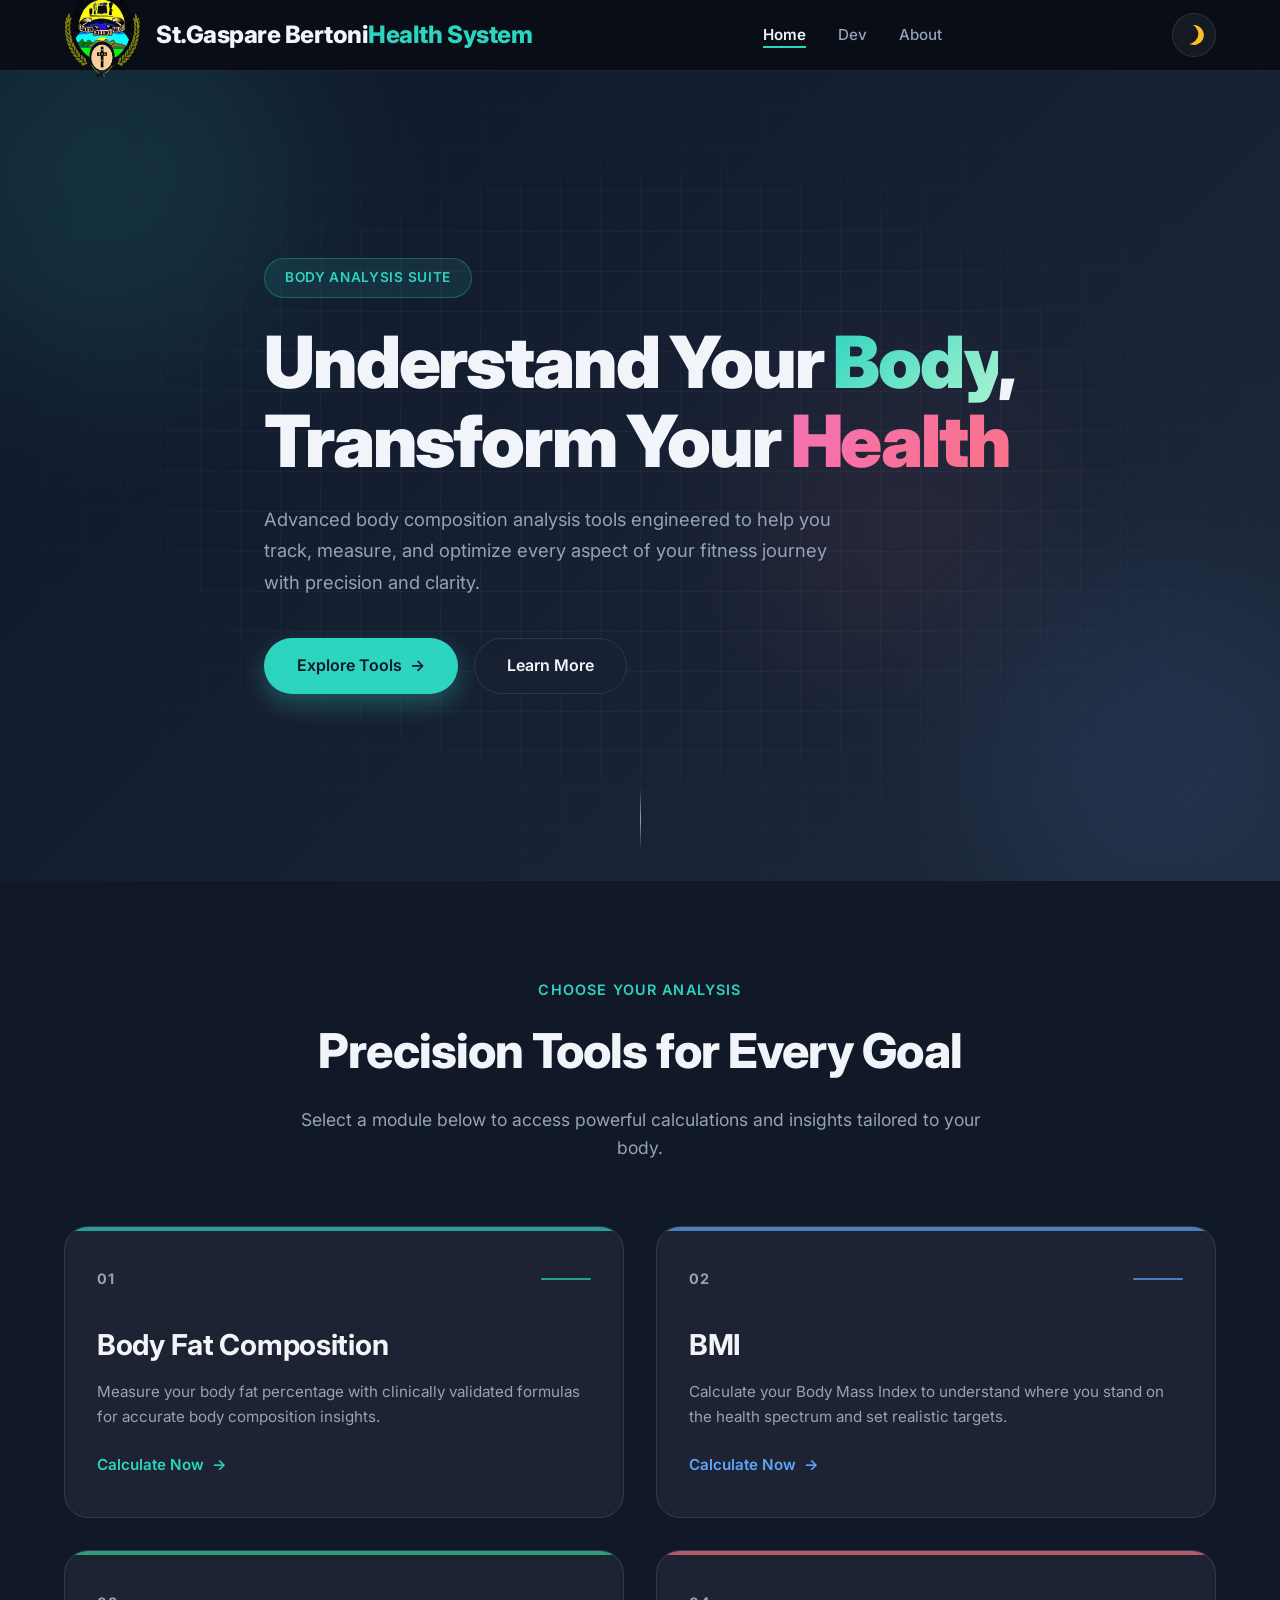
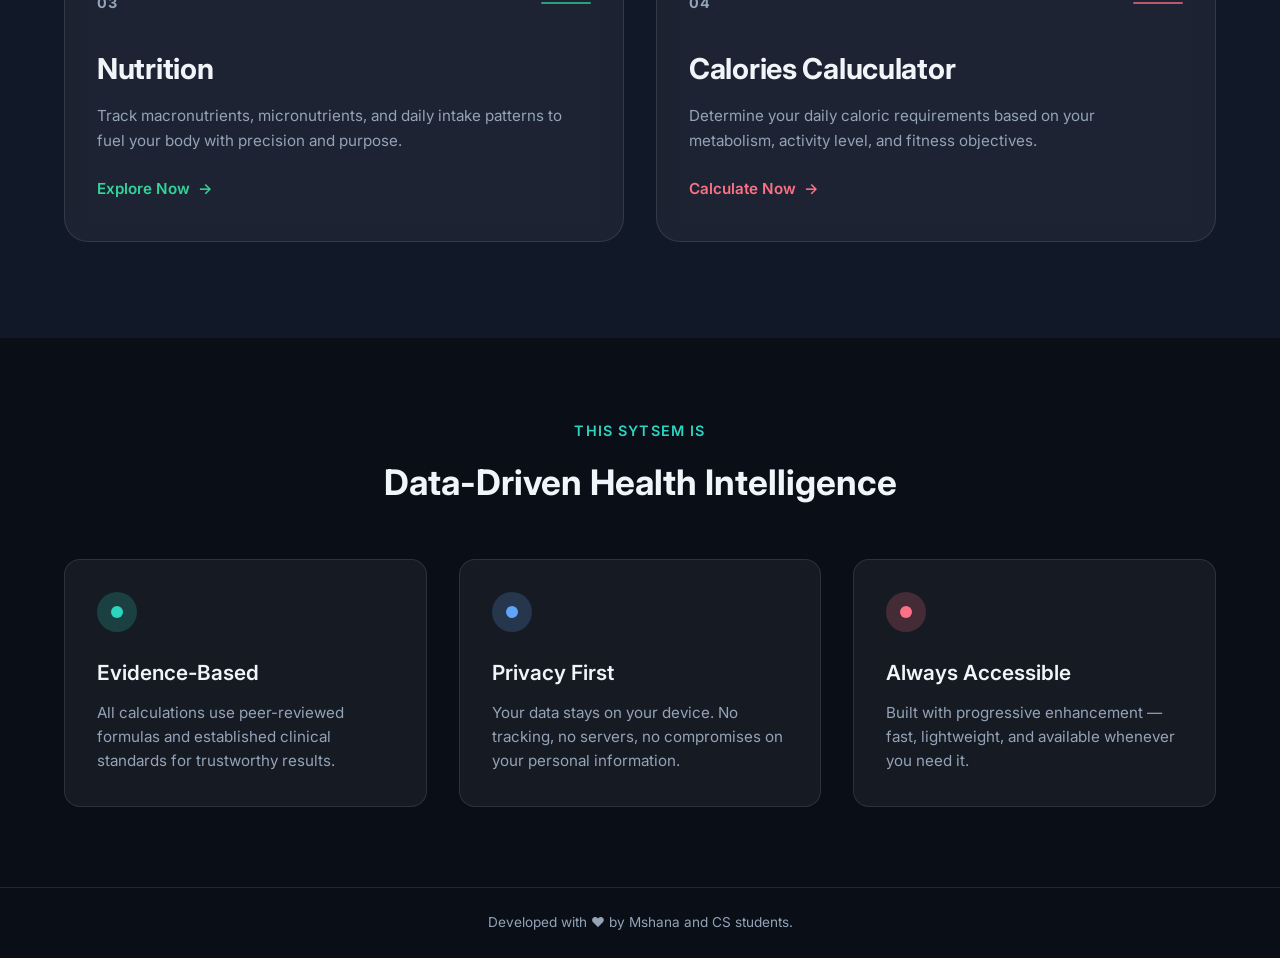
==== commit 4affa804: "Add files via upload" ====
--- a/index.html
+++ b/index.html
@@ -3,7 +3,7 @@
 <head>
     <meta charset="UTF-8">
     <meta name="viewport" content="width=device-width, initial-scale=1.0">
-    <title>BodyLytics — Understand Your Body, Transform Your Health</title>
+    <title>St-Gasparebertoni</title>
     <meta name="description" content="Advanced body analysis tools for health, fitness, and nutrition tracking.">
     <!-- <link rel="stylesheet" href="css/style.css"> -->
     <link rel="preconnect" href="https://fonts.googleapis.com">
@@ -90,7 +90,7 @@
                                 <span class="tool-card__number">01</span>
                                 <span class="tool-card__accent-line" aria-hidden="true"></span>
                             </div>
-                            <h3 class="tool-card__title">Body Fat</h3>
+                            <h3 class="tool-card__title">Body Fat Composition</h3>
                             <p class="tool-card__description">Measure your body fat percentage with clinically validated formulas for accurate body composition insights.</p>
                             <span class="tool-card__cta">Calculate Now <span class="tool-card__cta-arrow" aria-hidden="true">→</span></span>
                         </div>
@@ -108,7 +108,7 @@
                         </div>
                     </a>
 
-                    <a href="nutrition.html" class="tool-card tool-card--green" data-animate data-tool="nutrition" aria-label="Nutrition Tracker — Track your daily nutrition intake">
+                    <a href="Nutrition.html" class="tool-card tool-card--green" data-animate data-tool="nutrition" aria-label="Nutrition Tracker — Track your daily nutrition intake">
                         <div class="tool-card__inner">
                             <div class="tool-card__top">
                                 <span class="tool-card__number">03</span>
@@ -126,7 +126,7 @@
                                 <span class="tool-card__number">04</span>
                                 <span class="tool-card__accent-line" aria-hidden="true"></span>
                             </div>
-                            <h3 class="tool-card__title">Cal Cal</h3>
+                            <h3 class="tool-card__title">Calories Caluculator</h3>
                             <p class="tool-card__description">Determine your daily caloric requirements based on your metabolism, activity level, and fitness objectives.</p>
                             <span class="tool-card__cta">Calculate Now <span class="tool-card__cta-arrow" aria-hidden="true">→</span></span>
                         </div>
@@ -138,7 +138,7 @@
         <section class="features" aria-labelledby="features-heading">
             <div class="container">
                 <div class="features__header" data-animate>
-                    <span class="features__eyebrow">Why BodyLytics</span>
+                    <span class="features__eyebrow">This sytsem is</span>
                     <h2 class="features__title" id="features-heading">Data-Driven Health Intelligence</h2>
                 </div>
                 <div class="features__grid">
@@ -162,7 +162,7 @@
         </section>
     </main>
 
-    <footer class="footer" role="contentinfo">
+    <!-- <footer class="footer" role="contentinfo">
         <div class="container footer__inner">
             <div class="footer__brand">
                 <a href="index.html" class="footer__logo" aria-label="BodyLytics home">
@@ -181,10 +181,10 @@
                     <li><a href="cal-cal.html" class="footer__nav-link">Cal Cal</a></li>
                 </ul>
             </nav>
-        </div>
+        </div> -->
         <div class="footer__bottom">
             <div class="container">
-                <p class="footer__copyright">&copy; 2025 BodyLytics. All rights reserved.</p>
+                <p class="footer__copyright"><!--&copy;--> Developed with ❤️ by Mshana and CS students.</p>
             </div>
         </div>
     </footer>
--- a/css/styleland.css
+++ b/css/styleland.css
@@ -769,6 +769,7 @@
 }
 
 /* ========== Responsive ========== */
+/* ========== Responsive ========== */
 @media (max-width: 992px) {
     .features__grid {
         grid-template-columns: repeat(2, 1fr);
@@ -780,6 +781,7 @@
         display: flex;
     }
 
+    /* Hide the nav by default */
     .header__nav {
         position: absolute;
         top: 100%;
@@ -790,13 +792,13 @@
         -webkit-backdrop-filter: blur(15px);
         border-bottom: 1px solid var(--color-border);
         padding: 1rem 1.5rem;
-        transform: translateY(-120%);
-        transition: transform 0.3s ease;
+        display: none;
         z-index: 999;
     }
 
+    /* Show when the .active class is added by JavaScript */
     .header__nav.active {
-        transform: translateY(0);
+        display: block;
     }
 
     .header__nav-list {
@@ -804,6 +806,7 @@
         gap: 1rem;
     }
 
+    /* ---- Move these inside the media query ---- */
     .tools__grid {
         grid-template-columns: 1fr;
         gap: 1.5rem;
@@ -826,6 +829,7 @@
         gap: 2rem;
     }
 }
+/* ---- This closing brace now correctly ends the media query ---- */
 
 @media (max-width: 480px) {
     .hero__cta {
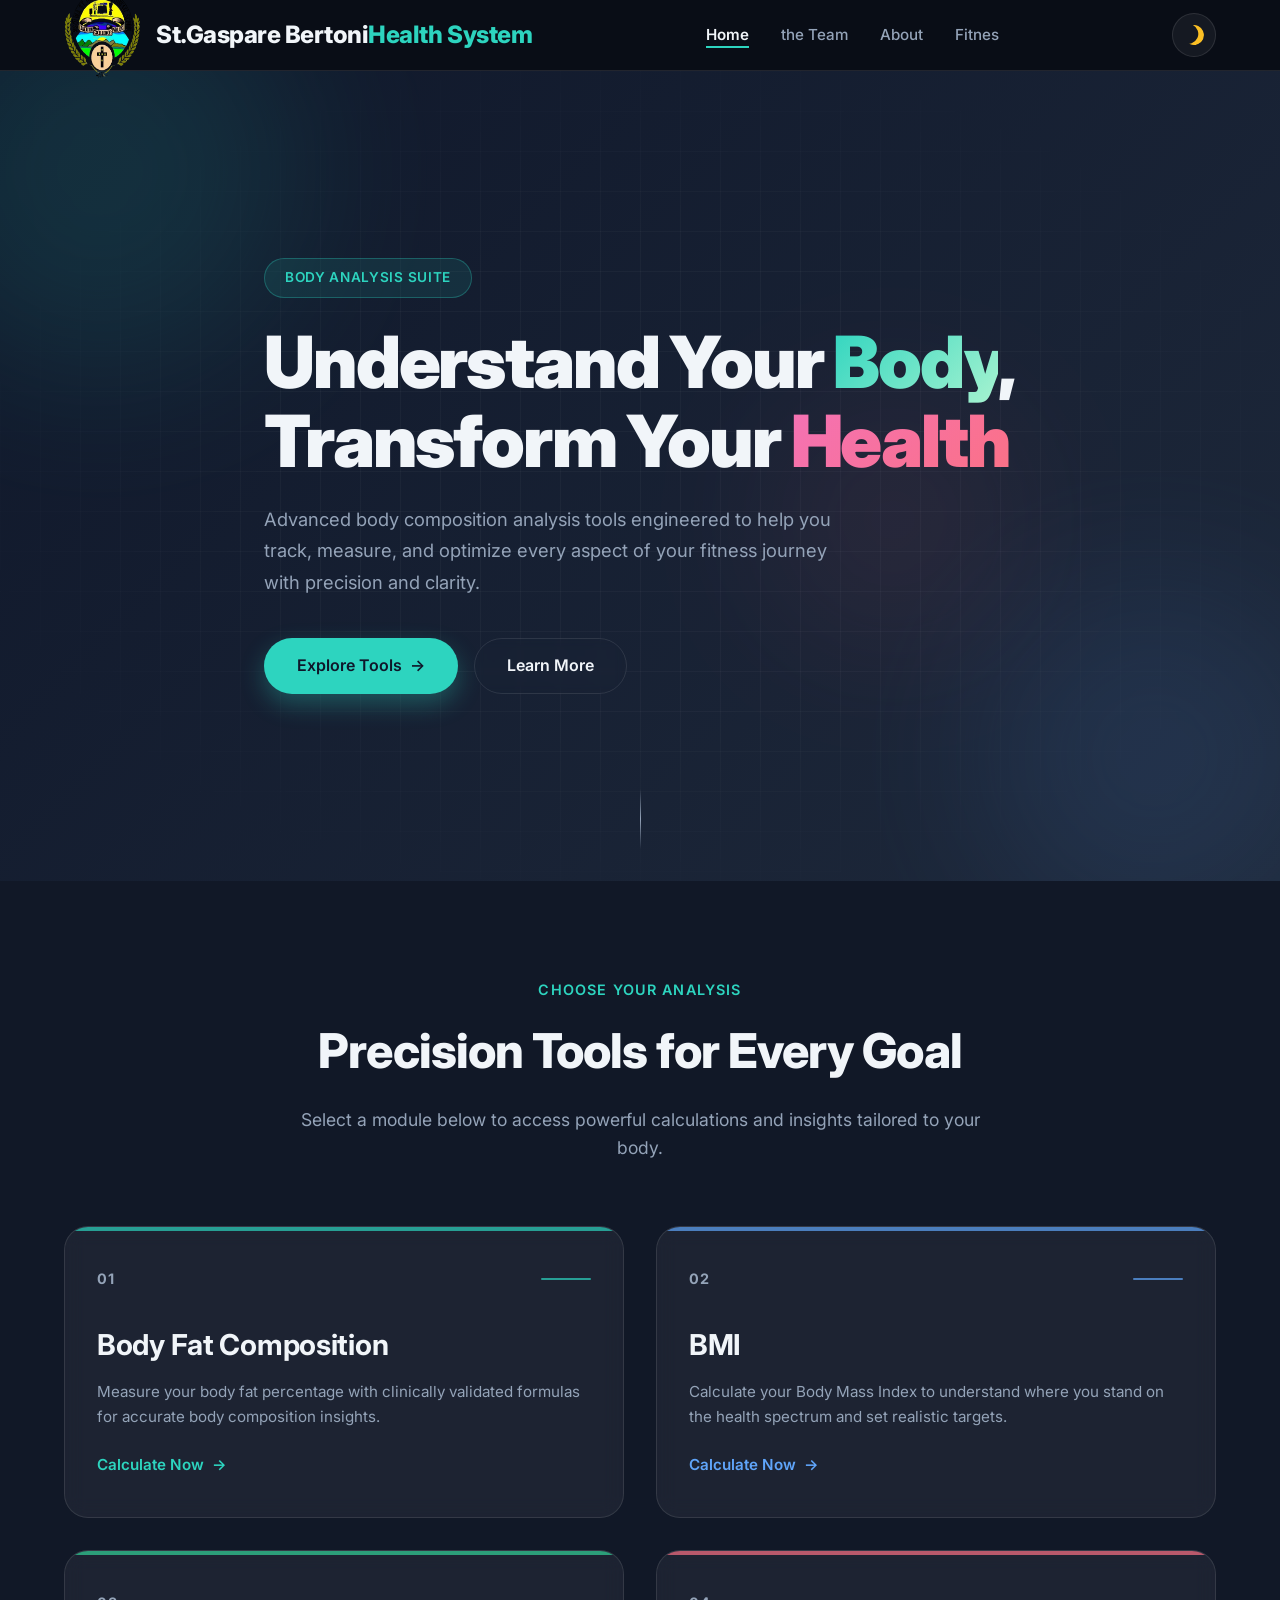
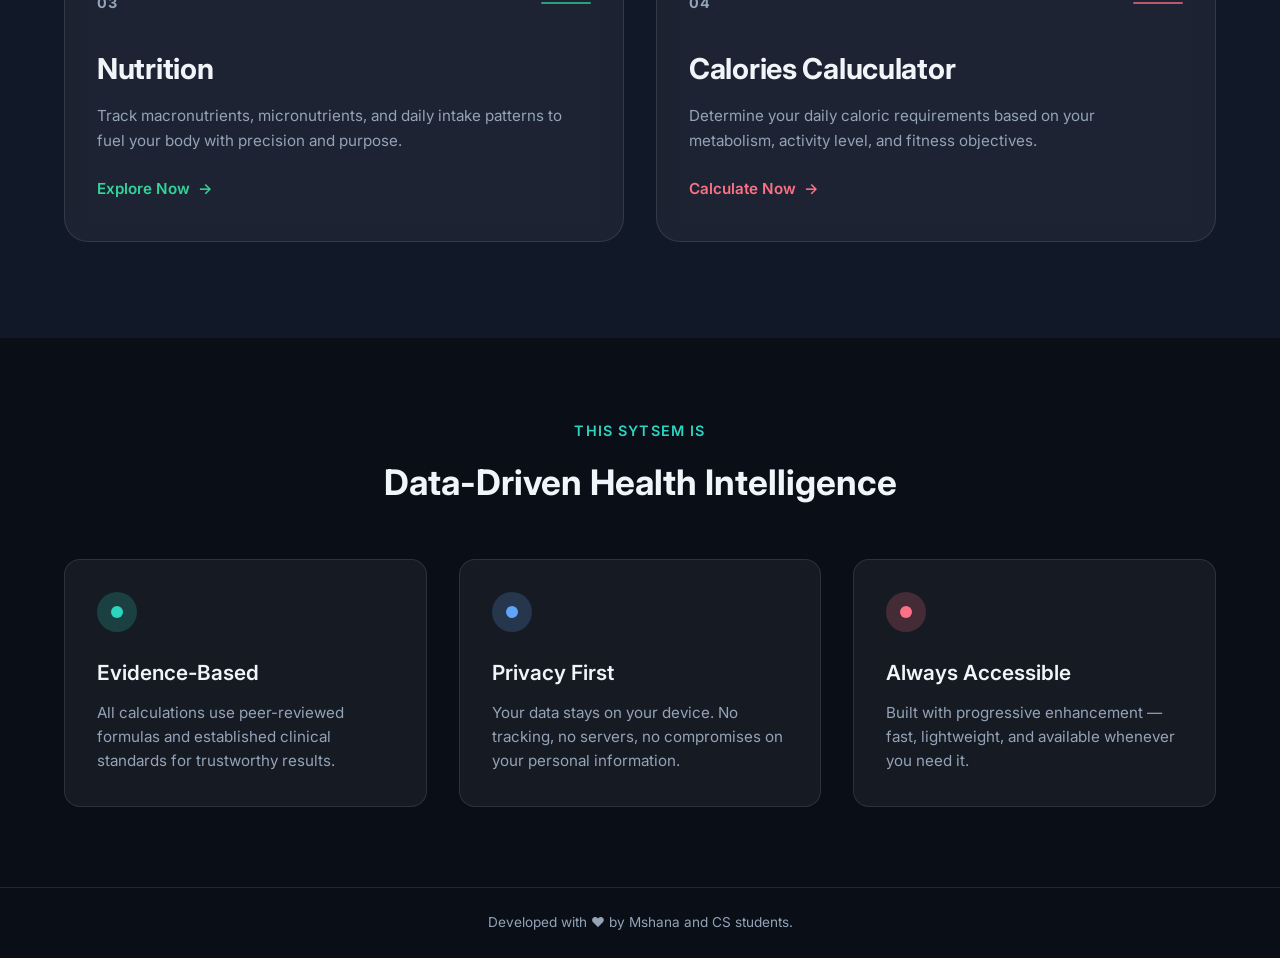
==== commit 03fc351e: "Add files via upload" ====
--- a/index.html
+++ b/index.html
@@ -26,8 +26,9 @@
             <nav class="header__nav" id="primary-nav" role="navigation" aria-label="Primary navigation">
                 <ul class="header__nav-list">
                     <li><a href="index.html" class="header__nav-link header__nav-link--active" aria-current="page">Home</a></li>
-                    <li><a href="dev.html" class="header__nav-link">Dev</a></li>
+                    <li><a href="dev.html" class="header__nav-link">the Team</a></li>
                     <li><a href="about.html" class="header__nav-link">About</a></li>
+                    <li><a href="fitness.html" class="header__nav-link">Fitnes</a></li>
                 </ul>
             </nav>
 
